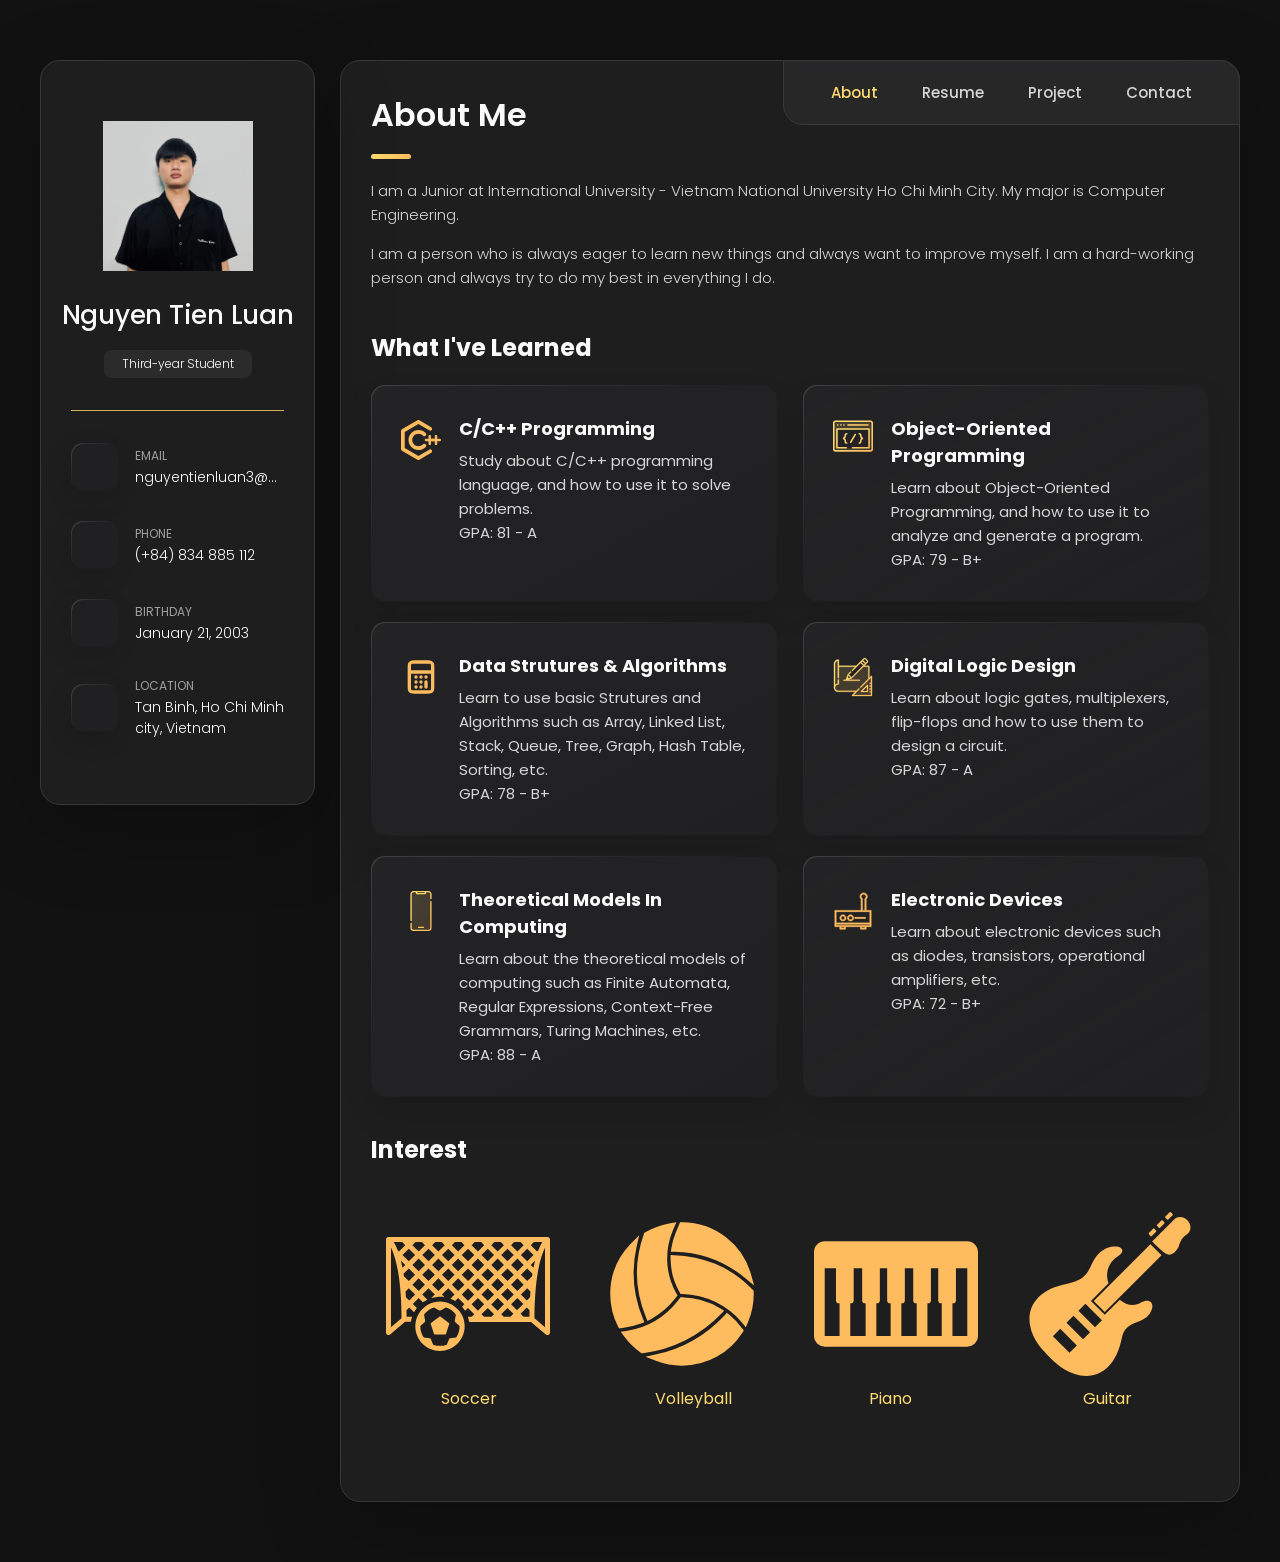
==== index.html @ 99c1584e "update the address" ====
<!DOCTYPE html>
<html lang="en">

<head>
  <meta charset="UTF-8">
  <meta http-equiv="X-UA-Compatible" content="IE=edge">
  <meta name="viewport" content="width=device-width, initial-scale=1.0">
  <title>Tien Luan's Portfolio</title>

  <link rel="stylesheet" href="./assets/css/style.css">
  <link rel="icon" type="image/x-icon" href="./assets/images/OIG2.ico">
  <link rel="preconnect" href="https://fonts.googleapis.com">
  <link rel="preconnect" href="https://fonts.gstatic.com" crossorigin>
  <link href="https://fonts.googleapis.com/css2?family=Poppins:wght@300;400;500;600&display=swap" rel="stylesheet">
</head>

<body>

  <!--
    - #MAIN
  -->

  <main>

    <!--
      - #SIDEBAR
    -->

    <aside class="sidebar" data-sidebar>

      <div class="sidebar-info">

        <figure class="avatar-box">
          <img src="./assets/images/my-avatar.png" alt="Nguyen Tien luan" width="80">
        </figure>

        <div class="info-content">
          <h1 class="name" title="Nguyen Tien Luan">Nguyen Tien Luan</h1>

          <p class="title">Third-year Student</p>
        </div>

        <button class="info_more-btn" data-sidebar-btn>
          <span>Show Contacts</span>

          <ion-icon name="chevron-down"></ion-icon>
        </button>

      </div>

      <div class="sidebar-info_more">

        <div class="separator"></div>

        <ul class="contacts-list">

          <li class="contact-item">

            <div class="icon-box">
              <ion-icon name="mail-outline"></ion-icon>
            </div>

            <div class="contact-info">
              <p class="contact-title">Email</p>

              <a href="mailto:nguyentienluan3@gmail.com" class="contact-link">nguyentienluan3@gmail.com</a>
            </div>

          </li>

          <li class="contact-item">

            <div class="icon-box">
              <ion-icon name="phone-portrait-outline"></ion-icon>
            </div>

            <div class="contact-info">
              <p class="contact-title">Phone</p>

              <a class="contact-link" href="callto:(+84) 834 885 112">(+84) 834 885 112</a>
            </div>

          </li>

          <li class="contact-item">

            <div class="icon-box">
              <ion-icon name="calendar-outline"></ion-icon>
            </div>

            <div class="contact-info">
              <p class="contact-title">Birthday</p>

              <time datetime="1982-06-23">January 21, 2003</time>
            </div>

          </li>

          <li class="contact-item">

            <div class="icon-box">
              <ion-icon name="location-outline"></ion-icon>
            </div>

            <div class="contact-info">
              <p class="contact-title">Location</p>

              <a href="https://www.google.com/maps/place/Ph%C6%B0%E1%BB%9Dng+12,+T%C3%A2n+B%C3%ACnh,+H%E1%BB%93+Ch%C3%AD+Minh,+Vi%E1%BB%87t+Nam/@10.7938664,106.6467996,17z/data=!3m1!4b1!4m6!3m5!1s0x3175294b1b6340c5:0xc7eba6c69b042cd6!8m2!3d10.7938664!4d106.6493745!16s%2Fg%2F11tk0ltlgz?entry=ttu">
                <address>Tan Binh, Ho Chi Minh city, Vietnam</address>
              </a>
            </div>

          </li>

        </ul>

        <div class="separator"></div>

        <ul class="social-list">

          <li class="social-item">
            <a href="https://www.facebook.com/tienluan.nguyen.165" class="social-link">
              <ion-icon name="logo-facebook"></ion-icon>
            </a>
          </li>

          <li class="social-item">
            <a href="https://github.com/tienluan02" class="social-link">
              <ion-icon name="logo-github"></ion-icon>
            </a>
          </li>

          <li class="social-item">
            <a href="https://www.instagram.com/ng.tluan02/?hl=en" class="social-link">
              <ion-icon name="logo-instagram"></ion-icon>
            </a>
          </li>

          <li class="social-item">
            <a href="https://www.linkedin.com/in/tien-luan-nguyen-5b819b2ba/" class="social-link">
              <ion-icon name="logo-linkedin"></ion-icon>
            </a>
          </li>

        </ul>

      </div>

    </aside>

    <!--
      - #main-content
    -->

    <div class="main-content">

      <!--
        - #NAVBAR
      -->

      <nav class="navbar">

        <ul class="navbar-list">

          <li class="navbar-item">
            <button class="navbar-link  active" data-nav-link>About</button>
          </li>

          <li class="navbar-item">
            <button class="navbar-link" data-nav-link>Resume</button>
          </li>

          <li class="navbar-item">
            <button class="navbar-link" data-nav-link>Project</button>
          </li>

          <li class="navbar-item">
            <button class="navbar-link" data-nav-link>Contact</button>
          </li>

        </ul>

      </nav>

      <!--
        - #ABOUT
      -->

      <article class="about  active" data-page="about">

        <header>
          <h2 class="h2 article-title">About me</h2>
        </header>

        <section class="about-text">
          <p>
            I am a Junior at International University - Vietnam National University Ho Chi Minh City. My major is Computer Engineering.
          </p>
          <p>
            I am a person who is always eager to learn new things and always want to improve myself. I am a hard-working person and always try to do my best in everything I do.
          </p>
        </section>


        <!--
          - study
        -->

        <section class="study">

          <h3 class="h3 study-title">What I've learned</h3>

          <ul class="study-list">

            <li class="study-item">

              <div class="study-icon-box">
                <img src="./assets/images/c-plusplus-16-svgrepo-com.svg
                " alt="C++ icon" width="40">
              </div>

              <div class="study-content-box">
                <h4 class="h4 study-item-title">C/C++ Programming</h4>

                <p class="study-item-text">
                  Study about C/C++ programming language, and how to use it to solve problems.
                </p>
                <p class="study-item-text">
                  GPA: 81 - A
                </p>
              </div>

            </li>

            <li class="study-item">

              <div class="study-icon-box">
                <img src="./assets/images/icon-dev.svg" alt="Object-Oriented Programming" width="40">
              </div>

              <div class="study-content-box">
                <h4 class="h4 study-item-title">Object-Oriented Programming</h4>

                <p class="study-item-text">
                  Learn about Object-Oriented Programming, and how to use it to analyze and generate a program.
                </p>
                <p class="study-item-text">
                  GPA: 79 - B+
                </p>
              </div>

            </li>

            <li class="study-item">

              <div class="study-icon-box">
                <img src="./assets/images/calculator-svgrepo-com.svg" alt="DSA" width="40">
              </div>

              <div class="study-content-box">
                <h4 class="h4 study-item-title">Data Strutures & Algorithms</h4>

                <p class="study-item-text">
                  Learn to use basic Strutures and Algorithms such as Array, Linked List, Stack, Queue, Tree, Graph, Hash Table, Sorting, etc.
                </p>
                <p class="study-item-text">
                  GPA: 78 - B+
                </p>
              </div>

            </li>

            <li class="study-item">

              <div class="study-icon-box">
                <img src="./assets/images/icon-design.svg" width="40">
              </div>

              <div class="study-content-box">
                <h4 class="h4 study-item-title">Digital Logic Design</h4>

                <p class="study-item-text">
                  Learn about logic gates, multiplexers, flip-flops and how to use them to design a circuit.
                </p>
                <p class="study-item-text">
                  GPA: 87 - A
                </p>
              </div>

            </li>

            <li class="study-item">

              <div class="study-icon-box">
                <img src="./assets/images/icon-app.svg" alt="TMC" width="40">
              </div>

              <div class="study-content-box">
                <h4 class="h4 study-item-title">Theoretical Models in Computing</h4>

                <p class="study-item-text">
                  Learn about the theoretical models of computing such as Finite Automata, Regular Expressions, Context-Free Grammars, Turing Machines, etc.
                </p>
                <p class="study-item-text">
                  GPA: 88 - A
                </p>
              </div>

            </li>

            <li class="study-item">

              <div class="study-icon-box">
                <img src="./assets/images/electronic-modem-computer-svgrepo-com.svg" width="40">
              </div>

              <div class="study-content-box">
                <h4 class="h4 study-item-title">Electronic Devices</h4>

                <p class="study-item-text">
                  Learn about electronic devices such as diodes, transistors, operational amplifiers, etc.
                </p>
                <p class="study-item-text">
                  GPA: 72 - B+
                </p>
              </div>

            </li>

          </ul>

        </section>

        <!--
          - Interest
        -->

        <section class="Interest">

          <h3 class="h3 Interest-title">Interest</h3> 

          <ul class="Interest-list has-scrollbar">

            <li class="Interest-item">
              <a href="https://www.youtube.com/@jfootballtv">
                <img src="./assets/images/soccer-ball-in-front-of-the-arch-svgrepo-com.svg" alt="client logo">
                <button class="Interest-name">Soccer</button>
              </a>
            </li>

            <li class="Interest-item">
              <a href="https://en.wikipedia.org/wiki/Haikyu!!">
                <img src="./assets/images/volleyball-svgrepo-com.svg" alt="client logo">
                <button class="Interest-name">Volleyball</button>
              </a>
            </li>

            <li class="Interest-item">
              <a href="https://www.youtube.com/@AnCoongPiano">
                <img src="./assets/images/keyboard-piano-svgrepo-com.svg" alt="client logo">
                <button class="Interest-name">Piano</button>
              </a>
            </li>

            <li class="Interest-item">
              <a href="https://www.youtube.com/@haketu">
                <img src="./assets/images/electric-guitar-2-svgrepo-com.svg" alt="client logo">
                <button class="Interest-name">Guitar</button>
              </a>
            </li>

            <li class="Interest-item">
              <a href="https://www.youtube.com/@mivoli1998">
                <img src="./assets/images/computer-monitor-svgrepo-com.svg" alt="client logo">
                <button class="Interest-name">Programming</button>
              </a>
            </li>

            <li class="Interest-item">
              <a href="https://www.youtube.com/@MixiGaming3con">
                <img src="./assets/images/game-console-svgrepo-com.svg" alt="client logo">
                <button class="Interest-name">Gaming</button>
              </a>
            </li>

          </ul>

        </section> 

      </article>

      <!--
        - #RESUME
      -->

      <article class="resume" data-page="resume">

        <header>
          <h2 class="h2 article-title">Resume</h2>
        </header>

        <section class="timeline">

          <div class="title-wrapper">
            <div class="icon-box">
              <ion-icon name="book-outline"></ion-icon>
            </div>

            <h3 class="h3">Education</h3>
          </div>

          <ol class="timeline-list">

            <li class="timeline-item">

              <h4 class="h4 timeline-item-title">Truong Chinh secondary school - Ho Chi Minh City</h4>

              <span>2014 — 2018</span>

            </li>

            <li class="timeline-item">

              <h4 class="h4 timeline-item-title">Nguyen Thuong Hien high school - Ho Chi Minh City</h4>

              <span>2018 — 2021</span>
            </li>

            <li class="timeline-item">

              <h4 class="h4 timeline-item-title">International University - Vietnam National University HCMC</h4>

              <span>2021 — present</span>

            </li>

          </ol>

        </section>

        <section class="timeline">

          <div class="title-wrapper">
            <div class="icon-box">
              <ion-icon name="book-outline"></ion-icon>
            </div>

            <h3 class="h3">Experience</h3>
          </div>

          <ol class="timeline-list">

            <li class="timeline-item">

              <h4 class="h4 timeline-item-title">English Teacher - Dream Viet Education</h4>

              <span>2021 — 2022</span>

              <p class="timeline-text">
                I taught English for kids and adults using an online app by Kyna. 
              </p>

            </li>

            <li class="timeline-item">

              <h4 class="h4 timeline-item-title">Excel Collaborator - Ô.T Futsal Club</h4>

              <span>2021 — present</span>

              <p class="timeline-text">
                I am managing player’s data. (number, name, position, etc.)
              </p>

            </li>

            <li class="timeline-item">

              <h4 class="h4 timeline-item-title">Excel Collaborator - Khan Quang Do Magazine</h4>

              <span>9/2023 — 2/2024</span>

              <p class="timeline-text">
                I managed the students' data. (name, class, score, etc.)
              </p>

            </li>

            <li class="timeline-item">

              <h4 class="h4 timeline-item-title">ReactJS Developer(Intern)</h4>

              <span>6/2024 — 7/2024</span>

              <p class="timeline-text">
                I create the database for the website, code the log-in page, fix bugs, write the report decorate the slides for the project.
              </p>

            </li>

            <li class="timeline-item">

              <h4 class="h4 timeline-item-title">Network Engineer(Intern) - UTECH TECHNOLOGY COMPANY</h4>

              <span>7/2024 — present</span>

              <p class="timeline-text">
                I am learning the way to operate the server, support the client companies about IT major.
              </p>

            </li>

          </ol>

        </section>

        <section class="skill">

          <h3 class="h3 skills-title">My skills</h3>

          <ul class="skills-list content-card">

            <li class="skills-item">

              <div class="title-wrapper">
                <h5 class="h5">C/C++</h5>
                <data value="80">80%</data>
              </div>

              <div class="skill-progress-bg">
                <div class="skill-progress-fill" style="width: 80%;"></div>
              </div>

            </li>

            <li class="skills-item">

              <div class="title-wrapper">
                <h5 class="h5">JavaScript</h5>
                <data value="70">70%</data>
              </div>

              <div class="skill-progress-bg">
                <div class="skill-progress-fill" style="width: 70%;"></div>
              </div>

            </li>

            <li class="skills-item">

              <div class="title-wrapper">
                <h5 class="h5">Java</h5>
                <data value="90">90%</data>
              </div>

              <div class="skill-progress-bg">
                <div class="skill-progress-fill" style="width: 90%;"></div>
              </div>

            </li>

            <li class="skills-item">

              <div class="title-wrapper">
                <h5 class="h5">Python</h5>
                <data value="50">50%</data>
              </div>

              <div class="skill-progress-bg">
                <div class="skill-progress-fill" style="width: 50%;"></div>
              </div>

            </li>

            <li class="skills-item">

              <div class="title-wrapper">
                <h5 class="h5">HTML/CSS</h5>
                <data value="65">65%</data>
              </div>

              <div class="skill-progress-bg">
                <div class="skill-progress-fill" style="width: 65%;"></div>
              </div>

            </li>

            <li class="skills-item">

              <div class="title-wrapper">
                <h5 class="h5">ReactJS</h5>
                <data value="75">75%</data>
              </div>

              <div class="skill-progress-bg">
                <div class="skill-progress-fill" style="width: 75%;"></div>
              </div>

            </li>

            <li class="skills-item">

              <div class="title-wrapper">
                <h5 class="h5">Flutter</h5>
                <data value="80">80%</data>
              </div>

              <div class="skill-progress-bg">
                <div class="skill-progress-fill" style="width: 80%;"></div>
              </div>

            </li>

          </ul>

          <h3 class="h3 skills-title">Other skills</h3>
          <ul class="skills-list content-card">
            <li class="skills-item">

              <div class="title-wrapper">
                <h5 class="h5">Team Management</h5>
                <data value="80">80%</data>
              </div>

              <div class="skill-progress-bg">
                <div class="skill-progress-fill" style="width: 80%;"></div>
              </div>

            </li>

            <li class="skills-item">

              <div class="title-wrapper">
                <h5 class="h5">Self study</h5>
                <data value="80">70%</data>
              </div>

              <div class="skill-progress-bg">
                <div class="skill-progress-fill" style="width: 70%;"></div>
              </div>

            </li>

            <li class="skills-item">

              <div class="title-wrapper">
                <h5 class="h5">Time Management</h5>
                <data value="80">50%</data>
              </div>

              <div class="skill-progress-bg">
                <div class="skill-progress-fill" style="width: 50%;"></div>
              </div>

            </li>
          </ul>
        </section>

      </article>

      <!--
        - #PROJECT
      -->

      <article class="project" data-page="project">

        <header>
          <h2 class="h2 article-title">Project</h2>
        </header>

        <section class="projects">

          <ul class="filter-list">

            <li class="filter-item">
              <button class="active" data-filter-btn>All</button>
            </li>

            <li class="filter-item">
              <button data-filter-btn>Game</button>
            </li>

            <li class="filter-item">
              <button data-filter-btn>Web</button>
            </li>

            <li class="filter-item">
              <button data-filter-btn>Hardware</button>
            </li>

            <li class="filter-item">
              <button data-filter-btn>Mobile</button>
            </li>

          </ul>

          <div class="filter-select-box">

            <button class="filter-select" data-select>

              <div class="select-value" data-selecct-value>Select category</div>

              <div class="select-icon">
                <ion-icon name="chevron-down"></ion-icon>
              </div>

            </button>

            <ul class="select-list">

              <li class="select-item">
                <button data-select-item>All</button>
              </li>

              <li class="select-item">
                <button data-select-item >Game</button>
              </li>

              <li class="select-item">
                <button data-select-item >Web</button>
              </li>

              <li class="select-item">
                <button data-select-item>Hardware</button>
              </li>

              <li class="select-item">
                <button data-select-item>Mobile</button>
              </li>

            </ul>

          </div>

          <ul class="project-list">

            <li class="project-item  active" data-filter-item data-category="web">
              <a href="#">

                <figure class="project-img">
                  <div class="project-item-icon-box">
                    <ion-icon name="eye-outline"></ion-icon>
                  </div>

                  <img src="./assets/images/Screenshot_29-3-2024_10107_127.0.0.1.jpeg" alt="Portfolio-official" loading="lazy">
                </figure>

                <h3 class="project-title">Portfolio-official</h3>

                <p class="project-category">my personal website, I use it as my online CV for recruitment.</p>

              </a>
            </li>

            <li class="project-item  active" data-filter-item data-category="web">
              <a href="https://tienluan02.github.io/">

                <figure class="project-img">
                  <div class="project-item-icon-box">
                    <ion-icon name="eye-outline"></ion-icon>
                  </div>

                  <img src="./assets/images/Screenshot_29-3-2024_101052_tienluan02.github.io.jpeg" alt="Portfolio" loading="lazy">
                </figure>

                <h3 class="project-title">Portfolio</h3>

                <p class="project-category">Website that I use to practice my web skills</p>

              </a>
            </li>

            <li class="project-item  active" data-filter-item data-category="web">
              <a href="https://github.com/tienluan02/Calculator-app">

                <figure class="project-img">
                  <div class="project-item-icon-box">
                    <ion-icon name="eye-outline"></ion-icon>
                  </div>

                  <img src="./assets/images/calculator.png" alt="Calculator app" loading="lazy">
                </figure>

                <h3 class="project-title">Calculator app</h3>

                <p class="project-category">A calculator that I use ReactJS and Codepen to create during an Udemy course.</p>

              </a>
            </li>

            <li class="project-item  active" data-filter-item data-category="game">
              <a href="https://github.com/cyber2z3/Pirates">

                <figure class="project-img">
                  <div class="project-item-icon-box">
                    <ion-icon name="eye-outline"></ion-icon>
                  </div>

                  <img src="./assets/images/433986532_930995992008519_4908162467576218748_n.jpg" alt="Platformer" loading="lazy">
                </figure>

                <h3 class="project-title">Platformer</h3>

                <p class="project-category">project in Object-Oriented Programming class, using Java and aditional library to build this game</p>

              </a>
            </li>

            <li class="project-item  active" data-filter-item data-category="game">
              <a href="https://space-guardian.vercel.app/?fbclid=IwAR0-LVs57i6juWagBi1JveVKvXTidFVrNQs7-9eaY7F1hfOBRH_IKQTFrEQ">

                <figure class="project-img">
                  <div class="project-item-icon-box">
                    <ion-icon name="eye-outline"></ion-icon>
                  </div>

                  <img src="./assets/images/433973967_782229007295670_7700141537790536017_n.png" alt="Space Gaurdian" loading="lazy">
                </figure>

                <h3 class="project-title">Space Gaurdian</h3>

                <p class="project-category">project in Data Structures & Algorithms class, using Phaser3 library and Javascript to build this game</p>

              </a>
            </li>

            <li class="project-item  active" data-filter-item data-category="hardware">
              <a href="https://github.com/tienluan02/traffic-light-system"> 

                <figure class="project-img">
                  <div class="project-item-icon-box">
                    <ion-icon name="eye-outline"></ion-icon>
                  </div>

                  <img src="./assets/images/image.png" alt="Traffic light" loading="lazy">
                </figure>

                <h3 class="project-title">Traffic light system</h3>

                <p class="project-category">Project in Micro-Processing System class. I built a Traffic Light System using a STM32 microcontroller, adding Integrated Pedestrian Light as a feature.</p>

              </a>
            </li>

            <li class="project-item  active" data-filter-item data-category="web">
              <a href="https://1drv.ms/b/s!Ai7INBlikOZrkFOLoydJXt-tNWEg?e=GSbcl7">
                <figure class="project-img">
                  <div class="project-item-icon-box">
                    <ion-icon name="eye-outline"></ion-icon>
                  </div>

                  <img src="./assets/images/433450870_950227586321707_7078693603994876723_n.png" alt="Webpage" loading="lazy">
                </figure>

                <h3 class="project-title">Fruit Selling Management System Database</h3>

                <p class="project-category">Project in Software Engineering class. In the group, my role is a backend developer to create and manage the data of the website, my main task is to create the privacy of the account.</p>

              </a>
            </li>

            <li class="project-item  active" data-filter-item data-category="hardware">
              <a href="https://github.com/tienluan02/multi-cycle-microprocessor">
                <figure class="project-img">
                  <div class="project-item-icon-box">
                    <ion-icon name="eye-outline"></ion-icon>
                  </div>

                  <img src="./assets/images/multi-cycle.jpg" alt="Webpage" loading="lazy">
                </figure>

                <h3 class="project-title">Multi Cycle Microprocessor</h3>

                <p class="project-category">Project in Digital System Design class. I built a multi-cycle Microprocessor and run the code on FPGA Cyclone II EP2C35F672C6 kit with my lecturer's help.</p>

              </a>
            </li>

            <li class="project-item  active" data-filter-item data-category="hardware">
              <a href="https://1drv.ms/b/s!Ai7INBlikOZrkFLTnXQCuZAzs3s7?e=MrH1qS">
                <figure class="project-img">
                  <div class="project-item-icon-box">
                    <ion-icon name="eye-outline"></ion-icon>
                  </div>

                  <img src="./assets/images/dld.png" alt="Webpage" loading="lazy">
                </figure>

                <h3 class="project-title">Digital Clock Design</h3>

                <p class="project-category">Project in Digital Logic Design class. I created a digital clock with many additional functions to control the clock.</p>

              </a>
            </li>

            <li class="project-item  active" data-filter-item data-category="mobile">
              <a href="https://github.com/tienluan02/MyCalculator">

                <figure class="project-img">
                  <div class="project-item-icon-box">
                    <ion-icon name="eye-outline"></ion-icon>
                  </div>

                  <img src="./assets/images/flutter-calculatorapp.png" alt="flutter-calculatorapp" loading="lazy">
                </figure>

                <h3 class="project-title">IOS Calculator App</h3>

                <p class="project-category">a calculator app that I use Flutter and Android Studio to create for studying.</p>

              </a>
            </li>

            <li class="project-item  active" data-filter-item data-category="mobile game">
              <a href="https://github.com/tienluan02/tic_tac_toe_flutter">

                <figure class="project-img">
                  <div class="project-item-icon-box">
                    <ion-icon name="eye-outline"></ion-icon>
                  </div>

                  <img src="./assets/images/carodienthoai.png" alt="flutter-tictactoe" loading="lazy">
                </figure>

                <h3 class="project-title">Tic Tac Toe game app</h3>

                <p class="project-category">a tic tac toe game app that I use Flutter and Android Studio to create for studying.</p>

              </a>
            </li>

            <li class="project-item  active" data-filter-item data-category="web game">
              <a href="https://github.com/tienluan02/connect-4">

                <figure class="project-img">
                  <div class="project-item-icon-box">
                    <ion-icon name="eye-outline"></ion-icon>
                  </div>

                  <img src="" alt="Connect-4" loading="lazy">
                </figure>

                <h3 class="project-title">Connect-4 game app (in progress)</h3>

                <p class="project-category">A game that I use ReactJS to create during an Udemy course.</p>

              </a>
            </li>

            <li class="project-item  active" data-filter-item data-category="web">
              <!-- link is not available -->
              <a href="">

                <figure class="project-img">
                  <div class="project-item-icon-box">
                    <ion-icon name="eye-outline"></ion-icon>
                  </div>

                  <img src="" alt="E-commerce store" loading="lazy">
                </figure>

                <h3 class="project-title">E-commerce store website (in progress)</h3>

                <p class="project-category">Website that I use ReactJS to create during an Udemy course.</p>

              </a>
            </li>

            <li class="project-item  active" data-filter-item data-category="web">
              <a href="https://github.com/MockProject052024Nhom6/MockProject_052024_Group6">

                <figure class="project-img">
                  <div class="project-item-icon-box">
                    <ion-icon name="eye-outline"></ion-icon>
                  </div>

                  <img src="./assets/images/auctionwebsite.png" alt="auctionsite" loading="lazy">
                </figure>

                <h3 class="project-title">Auction website</h3>

                <p class="project-category">Website that I collaborate as a ReactJS Developer during my remote internship for a company in Da Nang city.</p>

              </a>
            </li>

          </ul>

        </section>

      </article>

      <!--
        - #CONTACT
      -->

      <article class="contact" data-page="contact">

        <header>
          <h2 class="h2 article-title">Contact</h2>
        </header>

        <h3 class="h3 form-title">Contact me via:</h3>

        <div class="Interest-list">
        <a href="https://www.facebook.com/tienluan.nguyen.165">
          <button class="form-btn" type="submit">
            <ion-icon name="paper-plane"></ion-icon>
            <span>Facebook</span>
          </button>
        </a>

        <a href="mailto: nguyentienluan3@gmail.com">
          <button class="form-btn" type="submit">
            <ion-icon name="paper-plane"></ion-icon>
            <span>Email</span>
          </button>
        </a>

        <a href="https://www.linkedin.com/in/tien-luan-nguyen-5b819b2ba/">
          <button class="form-btn" type="submit">
            <ion-icon name="paper-plane"></ion-icon>
            <span>LinkedIn</span>
          </button>
        </a>
      </div>

      <h3 class="h3 form-title" style="margin-bottom: 20px">Map</h3>


        <section class="mapbox" data-mapbox>
          <figure>
            <iframe
              src="https://www.google.com/maps/embed?pb=!1m18!1m12!1m3!1d2771.312847200625!2d106.64885017406756!3d10.79382543895797!2m3!1f0!2f0!3f0!3m2!1i1024!2i768!4f13.1!3m3!1m2!1s0x3175294affbd1aa3%3A0x3bfa71297fd4e972!2zVHLGsOG7nW5nIFRIQ1MgTmfDtCBRdXnhu4Fu!5e0!3m2!1svi!2s!4v1711682630080!5m2!1svi!2s" 
              width="400" height="300" loading="lazy"></iframe>
          </figure>
        </section>

        <section class="contact-form">
          <h3 class="h3 form-title" style="margin-top:10px; margin-bottom: 20px">Or send me a message</h3>

          <form action="https://formspree.io/f/xblrrqny" method="POST" class="form" data-form>
            <div class="input-wrapper">
              <input type="text" name="fullname" class="form-input" placeholder="Full name" required data-form-input>
              <input type="email" name="email" class="form-input" placeholder="Email address" required data-form-input>
            </div>
            <textarea name="message" class="form-input" placeholder="Your Message" required data-form-input></textarea>
            <button class="form-btn" type="submit">
              <ion-icon name="paper-plane"></ion-icon>
              <span>Send Message</span>
            </button>
          </form>

        </section>

      </article>

    </div>

  </main>

  <!--
    - custom js link
  -->
  <script src="./assets/js/script.js"></script>

  <!--
    - ionicon link
  -->
  <script type="module" src="https://unpkg.com/ionicons@5.5.2/dist/ionicons/ionicons.esm.js"></script>
  <script nomodule src="https://unpkg.com/ionicons@5.5.2/dist/ionicons/ionicons.js"></script>

</body>

</html>
---- assets/css/style.css ----
/*-----------------------------------*\
  #CUSTOM PROPERTY
\*-----------------------------------*/

:root {

    /**
     * colors
     */
  
    /* gradient */
  
    --bg-gradient-onyx: linear-gradient(
      to bottom right, 
      hsl(240, 1%, 25%) 3%, 
      hsl(0, 0%, 19%) 97%
    );
    --bg-gradient-jet: linear-gradient(
      to bottom right, 
      hsla(240, 1%, 18%, 0.251) 0%, 
      hsla(240, 2%, 11%, 0) 100%
    ), hsl(240, 2%, 13%);
    --bg-gradient-yellow-1: linear-gradient(
      to bottom right, 
      hsl(45, 100%, 71%) 0%, 
      hsla(36, 100%, 69%, 0) 50%
    );
    --bg-gradient-yellow-2: linear-gradient(
      135deg, 
      hsla(45, 100%, 71%, 0.251) 0%, 
      hsla(35, 100%, 68%, 0) 59.86%
    ), hsl(240, 2%, 13%);
    --border-gradient-onyx: linear-gradient(
      to bottom right, 
      hsl(0, 0%, 25%) 0%, 
      hsla(0, 0%, 25%, 0) 50%
    );
    --text-gradient-yellow: linear-gradient(
      to right, 
      hsl(45, 100%, 72%), 
      hsl(35, 100%, 68%)
    );
  
    /* solid */
  
    --jet: hsl(0, 0%, 22%);
    --onyx: hsl(240, 1%, 17%);
    --eerie-black-1: hsl(240, 2%, 13%);
    --eerie-black-2: hsl(240, 2%, 12%);
    --smoky-black: hsl(0, 0%, 7%);
    --white-1: hsl(0, 0%, 100%);
    --white-2: hsl(0, 0%, 98%);
    --orange-yellow-crayola: hsl(45, 100%, 72%);
    --vegas-gold: hsl(45, 54%, 58%);
    --light-gray: hsl(0, 0%, 84%);
    --light-gray-70: hsla(0, 0%, 84%, 0.7);
    --bittersweet-shimmer: hsl(0, 43%, 51%);
  
    /**
     * typography
     */
  
    /* font-family */
    --ff-poppins: 'Poppins', sans-serif;
  
    /* font-size */
    --fs-1: 24px;
    --fs-2: 18px;
    --fs-3: 17px;
    --fs-4: 16px;
    --fs-5: 15px;
    --fs-6: 14px;
    --fs-7: 13px;
    --fs-8: 11px;
  
    /* font-weight */
    --fw-300: 300;
    --fw-400: 400;
    --fw-500: 500;
    --fw-600: 600;
  
    /**
     * shadow
     */
    
    --shadow-1: -4px 8px 24px hsla(0, 0%, 0%, 0.25);
    --shadow-2: 0 16px 30px hsla(0, 0%, 0%, 0.25);
    --shadow-3: 0 16px 40px hsla(0, 0%, 0%, 0.25);
    --shadow-4: 0 25px 50px hsla(0, 0%, 0%, 0.15);
    --shadow-5: 0 24px 80px hsla(0, 0%, 0%, 0.25);
  
    /**
     * transition
     */
  
    --transition-1: 0.25s ease;
    --transition-2: 0.5s ease-in-out;
  
  }
  
  
  
  
  
  /*-----------------------------------*\
    #RESET
  \*-----------------------------------*/
  
  *, *::before, *::after {
    margin: 0;
    padding: 0;
    box-sizing: border-box;
  }
  
  a { text-decoration: none; }
  
  li { list-style: none; }
  
  img, ion-icon, a, button, time, span { display: block; }
  
  button {
    font: inherit;
    background: none;
    border: none;
    text-align: left;
    cursor: pointer;
  }
  
  input, textarea {
    display: block;
    width: 100%;
    background: none;
    font: inherit;
  }
  
  ::selection {
    background: var(--orange-yellow-crayola);
    color: var(--smoky-black);
  }
  
  :focus { outline-color: var(--orange-yellow-crayola); }
  
  html { font-family: var(--ff-poppins); }
  
  body { background: var(--smoky-black); }
  
  
  
  
  
  /*-----------------------------------*\
    #REUSED STYLE
  \*-----------------------------------*/
  
  .sidebar,
  article {
    background: var(--eerie-black-2);
    border: 1px solid var(--jet);
    border-radius: 20px;
    padding: 15px;
    box-shadow: var(--shadow-1);
    z-index: 1;
  }
  
  .separator {
    width: 100%;
    height: 1px;
    background: var(--vegas-gold);
    margin: 16px 0;
  }
  
  .icon-box {
    position: relative;
    background: var(--border-gradient-onyx);
    width: 30px;
    height: 30px;
    border-radius: 8px;
    display: flex;
    justify-content: center;
    align-items: center;
    font-size: 16px;
    color: var(--orange-yellow-crayola);
    box-shadow: var(--shadow-1);
    z-index: 1;
  }
  
  .icon-box::before {
    content: "";
    position: absolute;
    inset: 1px;
    background: var(--eerie-black-1);
    border-radius: inherit;
    z-index: -1;
  }
  
  .icon-box ion-icon { --ionicon-stroke-width: 35px; }
  
  article { display: none; }
  
  article.active {
    display: block;
    animation: fade 0.5s ease backwards;
  }
  
  @keyframes fade {
    0% { opacity: 0; }
    100% { opacity: 1; }
  }
  
  .h2,
  .h3,
  .h4,
  .h5 {
    color: var(--white-2);
    text-transform: capitalize;
  }
  
  .h2 { font-size: var(--fs-1); }
  
  .h3 { font-size: var(--fs-2); }
  
  .h4 { font-size: var(--fs-4); }
  
  .h5 {
    font-size: var(--fs-7);
    font-weight: var(--fw-500);
  }
  
  .article-title {
    position: relative;
    padding-bottom: 7px;
  }
  
  .article-title::after {
    content: "";
    position: absolute;
    bottom: 0;
    left: 0;
    width: 30px;
    height: 3px;
    background: var(--text-gradient-yellow);
    border-radius: 3px;
  }
  
  .has-scrollbar::-webkit-scrollbar {
    width: 5px; /* for vertical scrollbar */
    height: 5px; /* for horizontal scrollbar */
  }
  
  .has-scrollbar::-webkit-scrollbar-track {
    background: var(--onyx);
    border-radius: 5px;
  }
  
  .has-scrollbar::-webkit-scrollbar-thumb {
    background: var(--orange-yellow-crayola);
    border-radius: 5px;
  }
  
  .has-scrollbar::-webkit-scrollbar-button { width: 20px; }
  
  .content-card {
    position: relative;
    background: var(--border-gradient-onyx);
    padding: 15px;
    padding-top: 45px;
    border-radius: 14px;
    box-shadow: var(--shadow-2);
    /* cursor: pointer; */
    z-index: 1;
  }
  
  .content-card::before {
    content: "";
    position: absolute;
    inset: 1px;
    background: var(--bg-gradient-jet);
    border-radius: inherit;
    z-index: -1;
  }
  
  
  
  
  
  /*-----------------------------------*\
    #MAIN
  \*-----------------------------------*/
  
  main {
    margin: 15px 12px;
    margin-bottom: 75px;
    min-width: 259px;
  }
  
  
  
  
  
  /*-----------------------------------*\
    #SIDEBAR
  \*-----------------------------------*/
  
  .sidebar {
    margin-bottom: 15px;
    max-height: 112px;
    overflow: hidden;
    transition: var(--transition-2);
  }
  
  .sidebar.active { max-height: 405px; }
  
  .sidebar-info {
    position: relative;
    display: flex;
    justify-content: flex-start;
    align-items: center;
    gap: 15px;
  }
  
  .avatar-box {
    background: var(--bg-gradient-onyx);
    border-radius: 20px;
  }
  
  .info-content .name {
    color: var(--white-2);
    font-size: var(--fs-3);
    font-weight: var(--fw-500);
    letter-spacing: -0.25px;
    margin-bottom: 10px;
  }
  
  .info-content .title {
    color: var(--white-1);
    background: var(--onyx);
    font-size: var(--fs-8);
    font-weight: var(--fw-300);
    width: max-content;
    padding: 3px 12px;
    border-radius: 8px;
  }
  
  .info_more-btn {
    position: absolute;
    top: -15px;
    right: -15px;
    border-radius: 0 15px;
    font-size: 13px;
    color: var(--orange-yellow-crayola);
    background: var(--border-gradient-onyx);
    padding: 10px;
    box-shadow: var(--shadow-2);
    transition: var(--transition-1);
    z-index: 1;
  }
  
  .info_more-btn::before {
    content: "";
    position: absolute;
    inset: 1px;
    border-radius: inherit;
    background: var(--bg-gradient-jet);
    transition: var(--transition-1);
    z-index: -1;
  }
  
  .info_more-btn:hover,
  .info_more-btn:focus { background: var(--bg-gradient-yellow-1); }
  
  .info_more-btn:hover::before,
  .info_more-btn:focus::before { background: var(--bg-gradient-yellow-2); }
  
  .info_more-btn span { display: none; }
  
  .sidebar-info_more {
    opacity: 0;
    visibility: hidden;
    transition: var(--transition-2);
  }
  
  .sidebar.active .sidebar-info_more {
    opacity: 1;
    visibility: visible;
  }
  
  .contacts-list {
    display: grid;
    grid-template-columns: 1fr;
    gap: 16px;
  }
  
  .contact-item {
    min-width: 100%;
    display: flex;
    align-items: center;
    gap: 16px;
  }
  
  .contact-info {
    max-width: calc(100% - 46px);
    width: calc(100% - 46px);
  }
  
  .contact-title {
    color: var(--light-gray-70);
    font-size: var(--fs-8);
    text-transform: uppercase;
    margin-bottom: 2px;
  }
  
  .contact-info :is(.contact-link, time, address) {
    color: var(--white-2);
    font-size: var(--fs-7);
  }
  
  .contact-info address { font-style: normal; }
  
  .social-list {
    display: flex;
    justify-content: flex-start;
    align-items: center;
    gap: 15px;
    padding-bottom: 4px;
    padding-left: 7px;
  }
  
  .social-item .social-link {
    color: var(--light-gray-70);
    font-size: 18px;
  }
  
  
  .social-item .social-link:hover { color: var(--light-gray); }
  
  
  
  
  
  /*-----------------------------------*\
    #NAVBAR
  \*-----------------------------------*/
  
  .navbar {
    position: fixed;
    bottom: 0;
    left: 0;
    width: 100%;
    background: hsla(240, 1%, 17%, 0.75);
    backdrop-filter: blur(10px);
    border: 1px solid var(--jet);
    border-radius: 12px 12px 0 0;
    box-shadow: var(--shadow-2);
    z-index: 5;
  }
  
  .navbar-list {
    display: flex;
    flex-wrap: wrap;
    justify-content: center;
    align-items: center;
    padding: 0 10px;
  }
  
  .navbar-link {
    color: var(--light-gray);
    font-size: var(--fs-8);
    padding: 20px 7px;
    transition: color var(--transition-1);
  }
  
  .navbar-link:hover,
  .navbar-link:focus { color: var(--light-gray-70); }
  
  .navbar-link.active { color: var(--orange-yellow-crayola); }
  
  
  
  
  
  /*-----------------------------------*\
    #ABOUT
  \*-----------------------------------*/
  
  .about .article-title { margin-bottom: 15px; }
  
  .about-text {
    color: var(--light-gray);
    font-size: var(--fs-6);
    font-weight: var(--fw-300);
    line-height: 1.6;
  }
  
  .about-text p { margin-bottom: 15px; }
  
  
  
  /**
   * #study 
   */
  
  .study { margin-bottom: 35px; }
  
  .study-title { margin-bottom: 20px; }
  
  .study-list {
    display: grid;
    grid-template-columns: 1fr;
    gap: 20px;
  }
  
  .study-item {
    position: relative;
    background: var(--border-gradient-onyx);
    padding: 20px;
    border-radius: 14px;
    box-shadow: var(--shadow-2);
    z-index: 1;
  }
  
  .study-item::before {
    content: "";
    position: absolute;
    inset: 1px;
    background: var(--bg-gradient-jet);
    border-radius: inherit;
    z-index: -1;
  }
  
  .study-icon-box { margin-bottom: 10px; }
  
  .study-icon-box img { margin: auto; }
  
  .study-content-box { text-align: center; }
  
  .study-item-title { margin-bottom: 7px; }
  
  .study-item-text {
    color: var(--light-gray);
    font-size: var(--fs-6);
    font-weight: var(--fw-3);
    line-height: 1.6;
  }
  
  
  /**
   * #testimonials 
   */
  
  .testimonials { margin-bottom: 30px; }
  
  .testimonials-title { margin-bottom: 20px; }
  
  .testimonials-list {
    display: flex;
    justify-content: flex-start;
    align-items: flex-start;
    gap: 15px;
    margin: 0 -15px;
    padding: 25px 15px;
    padding-bottom: 35px;
    overflow-x: auto;
    scroll-behavior: smooth;
    overscroll-behavior-inline: contain;
    scroll-snap-type: inline mandatory;
  }
  
  .testimonials-item {
    min-width: 100%;
    scroll-snap-align: center;
  }
  
  .testimonials-avatar-box {
    position: absolute;
    top: 0;
    left: 0;
    transform: translate(15px, -25px);
    background: var(--bg-gradient-onyx);
    border-radius: 14px;
    box-shadow: var(--shadow-1);
  }
  
  .testimonials-item-title { margin-bottom: 7px; }
  
  .testimonials-text {
    color: var(--light-gray);
    font-size: var(--fs-6);
    font-weight: var(--fw-300);
    line-height: 1.6;
    display: -webkit-box;
    line-clamp: 4;
    -webkit-line-clamp: 4;
    -webkit-box-orient: vertical;
    overflow: hidden;
  }
  
  
  /**
   * #testimonials-modal
   */
  
  .modal-container {
    position: fixed;
    top: 0;
    left: 0;
    width: 100%;
    height: 100%;
    display: flex;
    justify-content: center;
    align-items: center;
    overflow-y: auto;
    overscroll-behavior: contain;
    z-index: 20;
    pointer-events: none;
    visibility: hidden;
  }
  
  .modal-container::-webkit-scrollbar { display: none; }
  
  .modal-container.active {
    pointer-events: all;
    visibility: visible;
  }
  
  .overlay {
    position: fixed;
    top: 0;
    left: 0;
    width: 100%;
    height: 100vh;
    background: hsl(0, 0%, 5%);
    opacity: 0;
    visibility: hidden;
    pointer-events: none;
    z-index: 1;
    transition: var(--transition-1);
  }
  
  .overlay.active {
    opacity: 0.8;
    visibility: visible;
    pointer-events: all;
  }
  
  .testimonials-modal {
    background: var(--eerie-black-2);
    position: relative;
    padding: 15px;
    margin: 15px 12px;
    border: 1px solid var(--jet);
    border-radius: 14px;
    box-shadow: var(--shadow-5);
    transform: scale(1.2);
    opacity: 0;
    transition: var(--transition-1);
    z-index: 2;
  }
  
  .modal-container.active .testimonials-modal {
    transform: scale(1);
    opacity: 1;
  }
  
  .modal-close-btn {
    position: absolute;
    top: 15px;
    right: 15px;
    background: var(--onyx);
    border-radius: 8px;
    width: 32px;
    height: 32px;
    display: flex;
    justify-content: center;
    align-items: center;
    color: var(--white-2);
    font-size: 18px;
    opacity: 0.7;
  }
  
  .modal-close-btn:hover,
  .modal-close-btn:focus { opacity: 1; }
  
  .modal-close-btn ion-icon { --ionicon-stroke-width: 50px; }
  
  .modal-avatar-box {
    background: var(--bg-gradient-onyx);
    width: max-content;
    border-radius: 14px;
    margin-bottom: 15px;
    box-shadow: var(--shadow-2);
  }
  
  .modal-img-wrapper > img { display: none; }
  
  .modal-title { margin-bottom: 4px; }
  
  .modal-content time {
    font-size: var(--fs-6);
    color: var(--light-gray-70);
    font-weight: var(--fw-300);
    margin-bottom: 10px;
  }
  
  .modal-content p {
    color: var(--light-gray);
    font-size: var(--fs-6);
    font-weight: var(--fw-300);
    line-height: 1.6;
  }
  
  
  /**
   * #Interest 
   */
  
  .Interest { margin-bottom: 15px; }
  
  .Interest-list {
    display: flex;
    justify-content: flex-start;
    align-items: flex-start;
    gap: 15px;
    margin: 0 -15px;
    padding: 25px;
    padding-bottom: 25px;
    overflow-x: auto;
    scroll-behavior: smooth;
    overscroll-behavior-inline: contain;
    scroll-snap-type: inline mandatory;
    scroll-padding-inline: 25px;
  }
  
  .Interest-item {
    min-width: 50%;
    scroll-snap-align: start;
  }
  
  .Interest-item img {
    width: 100%;
    /* filter: grayscale(1); */
    transition: var(--transition-1);
  }
  
  .Interest-item img:hover { filter: grayscale(0); }
  
  .Interest-name {
   position: center;
   color: var(--orange-yellow-crayola); 
   padding-left: 55px;
   padding-top: 10px;
  }
  
  
  
  /*-----------------------------------*\
    #RESUME
  \*-----------------------------------*/
  
  .article-title { margin-bottom: 30px; }
  
  
  /**
   * education and experience 
   */
  
  .timeline { margin-bottom: 30px; }
  
  .timeline .title-wrapper {
    display: flex;
    align-items: center;
    gap: 15px;
    margin-bottom: 25px;
  }
  
  .timeline-list {
    font-size: var(--fs-6);
    margin-left: 45px;
  }
  
  .timeline-item { position: relative; }
  
  .timeline-item:not(:last-child) { margin-bottom: 20px; }
  
  .timeline-item-title {
    font-size: var(--fs-6);
    line-height: 1.3;
    margin-bottom: 7px;
  }
  
  .timeline-list span {
    color: var(--vegas-gold);
    font-weight: var(--fw-400);
    line-height: 1.6;
  }
  
  .timeline-item:not(:last-child)::before {
    content: "";
    position: absolute;
    top: -25px;
    left: -30px;
    width: 1px;
    height: calc(100% + 50px);
    background: var(--jet);
  }
  
  .timeline-item::after {
    content: "";
    position: absolute;
    top: 5px;
    left: -33px;
    height: 6px;
    width: 6px;
    background: var(--text-gradient-yellow);
    border-radius: 50%;
    box-shadow: 0 0 0 4px var(--jet);
  }
  
  .timeline-text {
    color: var(--light-gray);
    font-weight: var(--fw-300);
    line-height: 1.6;
  }
  
  
  /**
   * skills 
   */
  
  .skills-title { margin-bottom: 20px; }
  
  .skills-list { padding: 20px; }
  
  
  .skills-item:not(:last-child) { margin-bottom: 15px; }
  
  .skill .title-wrapper {
    display: flex;
    align-items: center;
    gap: 5px;
    margin-bottom: 8px;
  }
  
  .skill .title-wrapper data {
    color: var(--light-gray);
    font-size: var(--fs-7);
    font-weight: var(--fw-300);
  }
  
  .skill-progress-bg {
    background: var(--jet);
    width: 100%;
    height: 8px;
    border-radius: 10px;
  }
  
  .skill-progress-fill {
    background: var(--text-gradient-yellow);
    height: 100%;
    border-radius: inherit;
  }
  
  
  
  
  
  /*-----------------------------------*\
    #PROJECT
  \*-----------------------------------*/
  
  .filter-list { display: none; }
  
  .filter-select-box {
    position: relative;
    margin-bottom: 25px;
  }
  
  .filter-select {
    background: var(--eerie-black-2);
    color: var(--light-gray);
    display: flex;
    justify-content: space-between;
    align-items: center;
    width: 100%;
    padding: 12px 16px;
    border: 1px solid var(--jet);
    border-radius: 14px;
    font-size: var(--fs-6);
    font-weight: var(--fw-300);
  }
  
  .filter-select.active .select-icon { transform: rotate(0.5turn); }
  
  .select-list {
    background: var(--eerie-black-2);
    position: absolute;
    top: calc(100% + 6px);
    width: 100%;
    padding: 6px;
    border: 1px solid var(--jet);
    border-radius: 14px;
    z-index: 2;
    opacity: 0;
    visibility: hidden;
    pointer-events: none;
    transition: 0.15s ease-in-out;
  }
  
  .filter-select.active + .select-list {
    opacity: 1;
    visibility: visible;
    pointer-events: all;
  }
  
  .select-item button {
    background: var(--eerie-black-2);
    color: var(--light-gray);
    font-size: var(--fs-6);
    font-weight: var(--fw-300);
    text-transform: capitalize;
    width: 100%;
    padding: 8px 10px;
    border-radius: 8px;
  }
  
  .select-item button:hover { --eerie-black-2: hsl(240, 2%, 20%); }
  
  .project-list {
    display: grid;
    grid-template-columns: 1fr;
    gap: 30px;
    margin-bottom: 10px;
  }
  
  .project-item { display: none; }
  
  .project-item.active {
    display: block;
    animation: scaleUp 0.25s ease forwards;
  }
  
  @keyframes scaleUp {
    0% { transform: scale(0.5); }
    100% { transform: scale(1); }
  }
  
  .project-item > a { width: 100%; }
  
  .project-img {
    position: relative;
    width: 100%;
    height: 200px;
    border-radius: 16px;
    overflow: hidden;
    margin-bottom: 15px;
  }
  
  .project-img::before {
    content: "";
    position: absolute;
    top: 0;
    left: 0;
    width: 100%;
    height: 100%;
    background: transparent;
    z-index: 1;
    transition: var(--transition-1);
  }
  
  .project-item > a:hover .project-img::before { background: hsla(0, 0%, 0%, 0.5); }
  
  .project-item-icon-box {
    --scale: 0.8;
  
    background: var(--jet);
    color: var(--orange-yellow-crayola);
    position: absolute;
    top: 50%;
    left: 50%;
    transform: translate(-50%, -50%) scale(var(--scale));
    font-size: 20px;
    padding: 18px;
    border-radius: 12px;
    opacity: 0;
    z-index: 1;
    transition: var(--transition-1);
  }
  
  .project-item > a:hover .project-item-icon-box {
    --scale: 1;
    opacity: 1;
  }
  
  .project-item-icon-box ion-icon { --ionicon-stroke-width: 50px; }
  
  .project-img img {
    width: 100%;
    height: 100%;
    object-fit: cover;
    transition: var(--transition-1);
  }
  
  .project-item > a:hover img { transform: scale(1.1); }
  
  .project-title,
  .project-category { margin-left: 10px; }
  
  .project-title {
    color: var(--white-2);
    font-size: var(--fs-5);
    font-weight: var(--fw-400);
    text-transform: capitalize;
    line-height: 1.3;
  }
  
  .project-category {
    color: var(--light-gray-70);
    font-size: var(--fs-6);
    font-weight: var(--fw-300);
  }
  
  /*-----------------------------------*\
    #CONTACT
  \*-----------------------------------*/
  
  .mapbox {
    position: relative;
    height: 250px;
    width: 100%;
    border-radius: 16px;
    margin-bottom: 30px;
    border: 1px solid var(--jet);
    overflow: hidden;
  }
  
  .mapbox figure { height: 100%; }
  
  .mapbox iframe {
    width: 100%;
    height: 100%;
    border: none;
    filter: grayscale(1) invert(1);
  }
  
  .contact-form { margin-bottom: 10px; }
  
  /* .form-title { margin-bottom: 20px; } */
  
  .input-wrapper {
    display: grid;
    grid-template-columns: 1fr;
    gap: 25px;
    margin-bottom: 25px;
  }
  
  .form-input {
    color: var(--white-2);
    font-size: var(--fs-6);
    font-weight: var(--fw-400);
    padding: 13px 20px;
    border: 1px solid var(--jet);
    border-radius: 14px;
    outline: none;
  }
  
  .form-input::placeholder { font-weight: var(--fw-500); }
  
  .form-input:focus { border-color: var(--orange-yellow-crayola); }
  
  textarea.form-input {
    min-height: 100px;
    height: 120px;
    max-height: 200px;
    resize: vertical;
    margin-bottom: 25px;
  }
  
  textarea.form-input::-webkit-resizer { display: none; }
  
  .form-input:focus:invalid { border-color: var(--bittersweet-shimmer); }
  
  .form-btn {
    position: relative;
    width: 100%;
    background: var(--border-gradient-onyx);
    color: var(--orange-yellow-crayola);
    display: flex;
    justify-content: center;
    align-items: center;
    gap: 10px;
    padding: 13px 20px;
    border-radius: 14px;
    font-size: var(--fs-6);
    text-transform: capitalize;
    box-shadow: var(--shadow-3);
    z-index: 1;
    transition: var(--transition-1);
  }
  
  .form-btn::before {
    content: "";
    position: absolute;
    inset: 1px;
    background: var(--bg-gradient-jet);
    border-radius: inherit;
    z-index: -1;
    transition: var(--transition-1);
  }
  
  .form-btn ion-icon { font-size: 16px; }
  
  .form-btn:hover { background: var(--bg-gradient-yellow-1); }
  
  .form-btn:hover::before { background: var(--bg-gradient-yellow-2); }
  
  .form-btn:disabled {
    opacity: 0.7;
    cursor: not-allowed;
  }
  
  .form-btn:disabled:hover { background: var(--border-gradient-onyx); }
  
  .form-btn:disabled:hover::before { background: var(--bg-gradient-jet); }
  
  
  
  
  
  /*-----------------------------------*\
    #RESPONSIVE
  \*-----------------------------------*/
  
  /**
   * responsive larger than 450px screen
   */
  
  @media (min-width: 450px) {
  
    /**
     * client
     */
  
    .Interest-item { min-width: calc(33.33% - 10px); }
  
  
  
    /**
     * #PROJECT
     */
  
    .project-img { height: auto; }
  
  }
  
  
  
  
  
  /**
   * responsive larger than 580px screen
   */
  
  @media (min-width: 580px) {
  
    /**
     * CUSTOM PROPERTY
     */
  
    :root {
  
      /**
       * typography
       */
  
      --fs-1: 32px;
      --fs-2: 24px;
      --fs-3: 26px;
      --fs-4: 18px;
      --fs-6: 15px;
      --fs-7: 15px;
      --fs-8: 12px;
  
    }
  
  
  
    /**
     * #REUSED STYLE
     */
  
    .sidebar, article {
      width: 520px;
      margin-inline: auto;
      padding: 30px;
    }
  
    .article-title {
      font-weight: var(--fw-600);
      padding-bottom: 15px;
    }
  
    .article-title::after {
      width: 40px;
      height: 5px;
    }
  
    .icon-box {
      width: 48px;
      height: 48px;
      border-radius: 12px;
      font-size: 18px;
    }
  
  
  
    /**
     * #MAIN
     */
  
    main {
      margin-top: 60px;
      margin-bottom: 100px;
    }
  
  
  
    /**
     * #SIDEBAR
     */
  
    .sidebar {
      max-height: 180px;
      margin-bottom: 30px;
    }
  
    .sidebar.active { max-height: 584px; }
  
    .sidebar-info { gap: 25px; }
  
    .avatar-box { border-radius: 30px; }
  
    .avatar-box img { width: 120px; }
  
    .info-content .name { margin-bottom: 15px; }
  
    .info-content .title { padding: 5px 18px; }
  
    .info_more-btn {
      top: -30px;
      right: -30px;
      padding: 10px 15px;
    }
  
    .info_more-btn span {
      display: block;
      font-size: var(--fs-8);
    }
  
    .info_more-btn ion-icon { display: none; }
  
    .separator { margin: 32px 0; }
  
    .contacts-list { gap: 20px; }
  
    .contact-info {
      max-width: calc(100% - 64px);
      width: calc(100% - 64px);
    }
  
  
  
    /**
     * #NAVBAR
     */
  
    .navbar { border-radius: 20px 20px 0 0; }
  
    .navbar-list { gap: 20px; }
  
    .navbar-link { --fs-8: 14px; }
  
  
  
    /**
     * #ABOUT
     */
  
    .about .article-title { margin-bottom: 20px; }
  
    .about-text { margin-bottom: 40px; }
  
    /* study */
  
    .study-item {
      display: flex;
      justify-content: flex-start;
      align-items: flex-start;
      gap: 18px;
      padding: 30px;
    }
  
    .study-icon-box {
      margin-bottom: 0;
      margin-top: 5px;
    }
  
    .study-content-box { text-align: left; }
  
    /* testimonials */
  
    .testimonials-title { margin-bottom: 25px; }
  
    .testimonials-list {
      gap: 30px;
      margin: 0 -30px;
      padding: 30px;
      padding-bottom: 35px;
    }
  
    .content-card {
      padding: 30px;
      padding-top: 25px;
    }
  
    .testimonials-avatar-box {
      transform: translate(30px, -30px);
      border-radius: 20px;
    }
  
    .testimonials-avatar-box img { width: 80px; }
  
    .testimonials-item-title {
      margin-bottom: 10px;
      margin-left: 95px;
    }
  
    .testimonials-text {
      line-clamp: 2;
      -webkit-line-clamp: 2;
    }
  
    /* testimonials modal */
  
    .modal-container { padding: 20px; }
  
    .testimonials-modal {
      display: flex;
      justify-content: flex-start;
      align-items: stretch;
      gap: 25px;
      padding: 30px;
      border-radius: 20px;
    }
  
    .modal-img-wrapper {
      display: flex;
      flex-direction: column;
      align-items: center;
    }
  
    .modal-avatar-box {
      border-radius: 18px;
      margin-bottom: 0;
    }
  
    .modal-avatar-box img { width: 65px; }
  
    .modal-img-wrapper > img {
      display: block;
      flex-grow: 1;
      width: 35px;
    }
  
    /* Interest */
  
    .Interest-list {
      gap: 50px;
      margin: 0 -30px;
      padding: 45px;
      scroll-padding-inline: 45px;
    }
  
    .Interest-item { min-width: calc(33.33% - 35px); }
  
  
  
    /**
     * #RESUME
     */
  
    .timeline-list { margin-left: 65px; }
  
    .timeline-item:not(:last-child)::before { left: -40px; }
  
    .timeline-item::after {
      height: 8px;
      width: 8px;
      left: -43px;
    }
  
    .skills-item:not(:last-child) { margin-bottom: 25px; }
  
  
  
    /**
     * #PROJECT
     */
  
    .project-img { border-radius: 16px; }
  
    /**
     * #CONTACT
     */
  
    .mapbox {
      height: 380px;
      border-radius: 18px;
    }
  
    .input-wrapper {
      gap: 30px;
      margin-bottom: 30px;
    }
  
    .form-input { padding: 15px 20px; }
  
    textarea.form-input { margin-bottom: 30px; }
  
    .form-btn {
      --fs-6: 16px;
      padding: 16px 20px;
    }
  
    .form-btn ion-icon { font-size: 18px; }
  
  }
  
  
  
  
  
  /**
   * responsive larger than 768px screen
   */
  
  @media (min-width: 768px) {
  
    /**
     * REUSED STYLE
     */
  
    .sidebar, article { width: 700px; }
  
    .has-scrollbar::-webkit-scrollbar-button { width: 100px; }
  
  
  
    /**
     * SIDEBAR
     */
  
    .contacts-list {
      grid-template-columns: 1fr 1fr;
      gap: 30px 15px;
    }
  
  
  
    /**
     * NAVBAR
     */
  
    .navbar-link { --fs-8: 15px; }
  
  
  
    /**
     * ABOUT
     */
  
    /* testimonials modal */
  
    .testimonials-modal {
      gap: 35px;
      max-width: 680px;
    }
  
    .modal-avatar-box img { width: 80px; }
  
  
  
    /**
     * PORTFOLIO
     */
  
    .article-title { padding-bottom: 20px; }
  
    .filter-select-box { display: none; }
  
    .filter-list {
      display: flex;
      justify-content: flex-start;
      align-items: center;
      gap: 25px;
      padding-left: 5px;
      margin-bottom: 30px;
    }
  
    .filter-item button {
      color: var(--light-gray);
      font-size: var(--fs-5);
      transition: var(--transition-1);
    }
  
    .filter-item button:hover { color: var(--light-gray-70); }
  
    .filter-item button.active { color: var(--orange-yellow-crayola); }
  
    /* project grid */
  
    .project-list { grid-template-columns: 1fr 1fr; }
  
  
  
    /**
     * CONTACT
     */
  
    .input-wrapper { grid-template-columns: 1fr 1fr; }
  
    .form-btn {
      width: max-content;
      margin-left: auto;
    }
    
  }
  
  
  
  
  
  /**
   * responsive larger than 1024px screen
   */
  
  @media (min-width: 1024px) {
  
    /**
     * CUSTOM PROPERTY
     */
  
    :root {
  
      /**
      * shadow
      */
  
      --shadow-1: -4px 8px 24px hsla(0, 0%, 0%, 0.125);
      --shadow-2: 0 16px 30px hsla(0, 0%, 0%, 0.125);
      --shadow-3: 0 16px 40px hsla(0, 0%, 0%, 0.125);
  
    }
  
  
  
    /**
     * REUSED STYLE
     */
  
    .sidebar, article {
      width: 950px;
      box-shadow: var(--shadow-5);
    }
  
  
  
    /**
     * MAIN 
     */
  
    main { margin-bottom: 60px; }
  
    .main-content {
      position: relative;
      width: max-content;
      margin: auto;
    }
  
  
  
    /**
     * NAVBAR
     */
  
    .navbar {
      position: absolute;
      bottom: auto;
      top: 0;
      left: auto;
      right: 0;
      width: max-content;
      border-radius: 0 20px;
      padding: 0 20px;
      box-shadow: none;
    }
  
    .navbar-list {
      gap: 30px;
      padding: 0 20px;
    }
  
    .navbar-link { font-weight: var(--fw-500); }
  
  
  
    /**
     * ABOUT
     */
  
    /* study */
  
    .study-list {
      grid-template-columns: 1fr 1fr;
      gap: 20px 25px;
    }
  
    /* testimonials */
  
    .testimonials-item { min-width: calc(50% - 15px); }
  
    /* Interest */
  
    .Interest-item { min-width: calc(25% - 38px); }
  
  
  
    /**
     * PROJECT
     */
  
    .project-list { grid-template-columns: repeat(3, 1fr); }
  
  }
  
  
  
  
  
  /**
   * responsive larger than 1250px screen
   */
  
  @media (min-width: 1250px) {
  
    /**
     * RESET
     */
  
    body::-webkit-scrollbar { width: 20px; }
  
    body::-webkit-scrollbar-track { background: var(--smoky-black); }
  
    body::-webkit-scrollbar-thumb {
      border: 5px solid var(--smoky-black);
      background: hsla(0, 0%, 100%, 0.1);
      border-radius: 20px;
      box-shadow: inset 1px 1px 0 hsla(0, 0%, 100%, 0.11),
                  inset -1px -1px 0 hsla(0, 0%, 100%, 0.11);
    }
  
    body::-webkit-scrollbar-thumb:hover { background: hsla(0, 0%, 100%, 0.15); }
  
    body::-webkit-scrollbar-button { height: 60px; }
  
  
  
    /**
     * REUSED STYLE
     */
  
    .sidebar, article { width: auto; }
  
    article { min-height: 100%; }
  
  
  
    /**
     * MAIN
     */
  
    main {
      max-width: 1200px;
      margin-inline: auto;
      display: flex;
      justify-content: center;
      align-items: stretch;
      gap: 25px;
    }
  
    .main-content {
      min-width: 75%;
      width: 75%;
      margin: 0;
    }
  
  
  
    /**
     * SIDEBAR
     */
  
    .sidebar {
      position: sticky;
      top: 60px;
      max-height: max-content;
      height: 100%;
      margin-bottom: 0;
      padding-top: 60px;
      z-index: 1;
    }
  
    .sidebar-info { flex-direction: column; }
  
    .avatar-box img { width: 150px; }
  
    .info-content .name {
      white-space: nowrap;
      text-align: center;
    }
  
    .info-content .title { margin: auto; }
  
    .info_more-btn { display: none; }
  
    .sidebar-info_more {
      opacity: 1;
      visibility: visible;
    }
  
    .contacts-list { grid-template-columns: 1fr; }
  
    .contact-info :is(.contact-link) {
      white-space: nowrap;
      overflow: hidden;
      text-overflow: ellipsis;
    }
  
    .contact-info :is(.contact-link, time, address) {
      --fs-7: 14px;
      font-weight: var(--fw-300);
    }
  
    .separator:last-of-type {
      margin: 15px 0;
      opacity: 0;
    }
  
    .social-list { justify-content: center; }
  
  
  
    /**
       * RESUME
       */
  
    .timeline-text { max-width: 700px; }
  
  }
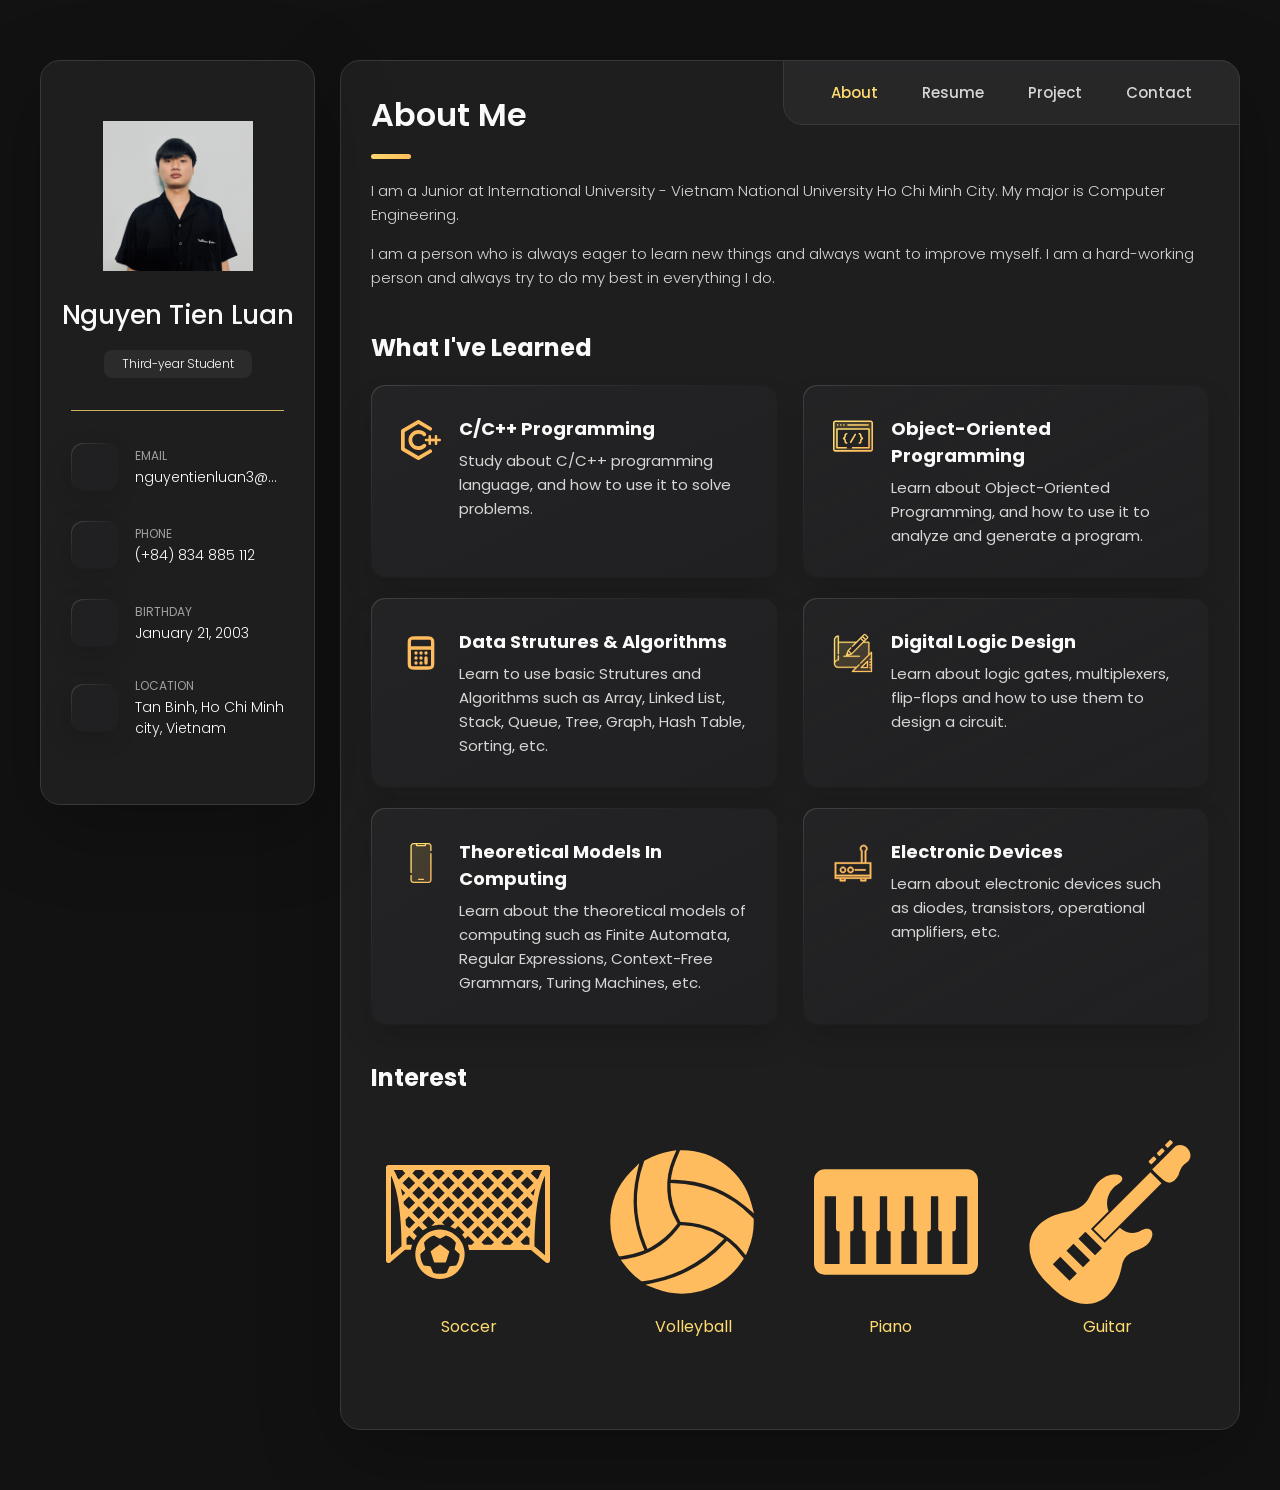
==== commit 7588b35f: "delete the GPAs of the courses" ====
--- a/index.html
+++ b/index.html
@@ -225,9 +225,6 @@
                 <p class="study-item-text">
                   Study about C/C++ programming language, and how to use it to solve problems.
                 </p>
-                <p class="study-item-text">
-                  GPA: 81 - A
-                </p>
               </div>
 
             </li>
@@ -244,9 +241,6 @@
                 <p class="study-item-text">
                   Learn about Object-Oriented Programming, and how to use it to analyze and generate a program.
                 </p>
-                <p class="study-item-text">
-                  GPA: 79 - B+
-                </p>
               </div>
 
             </li>
@@ -263,9 +257,6 @@
                 <p class="study-item-text">
                   Learn to use basic Strutures and Algorithms such as Array, Linked List, Stack, Queue, Tree, Graph, Hash Table, Sorting, etc.
                 </p>
-                <p class="study-item-text">
-                  GPA: 78 - B+
-                </p>
               </div>
 
             </li>
@@ -282,9 +273,6 @@
                 <p class="study-item-text">
                   Learn about logic gates, multiplexers, flip-flops and how to use them to design a circuit.
                 </p>
-                <p class="study-item-text">
-                  GPA: 87 - A
-                </p>
               </div>
 
             </li>
@@ -301,9 +289,6 @@
                 <p class="study-item-text">
                   Learn about the theoretical models of computing such as Finite Automata, Regular Expressions, Context-Free Grammars, Turing Machines, etc.
                 </p>
-                <p class="study-item-text">
-                  GPA: 88 - A
-                </p>
               </div>
 
             </li>
@@ -319,9 +304,6 @@
 
                 <p class="study-item-text">
                   Learn about electronic devices such as diodes, transistors, operational amplifiers, etc.
-                </p>
-                <p class="study-item-text">
-                  GPA: 72 - B+
                 </p>
               </div>
 
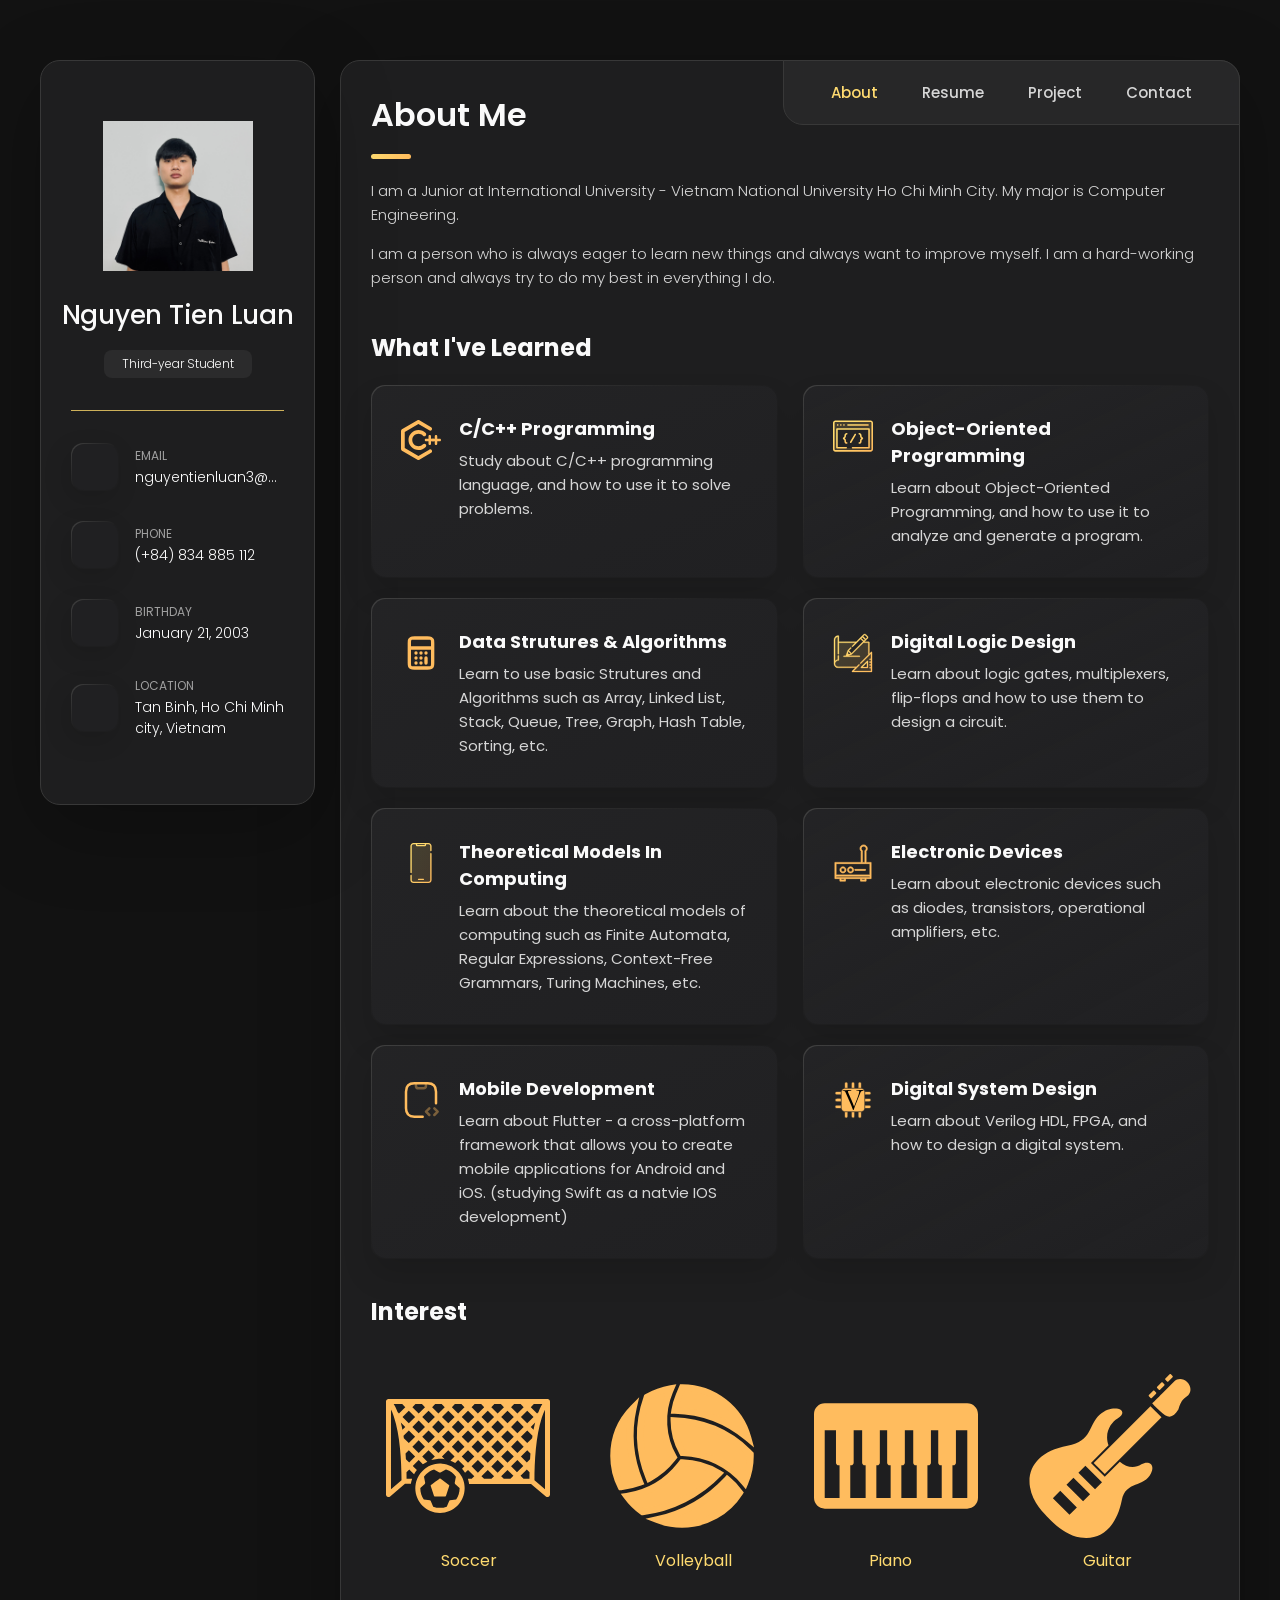
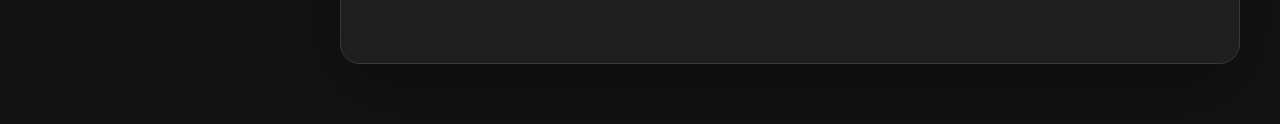
==== commit b4c41e41: "add courses to the page" ====
--- a/index.html
+++ b/index.html
@@ -304,6 +304,38 @@
 
                 <p class="study-item-text">
                   Learn about electronic devices such as diodes, transistors, operational amplifiers, etc.
+                </p>
+              </div>
+
+            </li>
+
+            <li class="study-item">
+
+              <div class="study-icon-box">
+                <img src="./assets/images/mobile-programming-svgrepo-com.svg" width="40">
+              </div>
+
+              <div class="study-content-box">
+                <h4 class="h4 study-item-title">Mobile Development</h4>
+
+                <p class="study-item-text">
+                  Learn about Flutter - a cross-platform framework that allows you to create mobile applications for Android and iOS. (studying Swift as a natvie IOS development)
+                </p>
+              </div>
+
+            </li>
+
+            <li class="study-item">
+
+              <div class="study-icon-box">
+                <img src="./assets/images/verilog-svgrepo-com.svg" width="40">
+              </div>
+
+              <div class="study-content-box">
+                <h4 class="h4 study-item-title">Digital System Design</h4>
+
+                <p class="study-item-text">
+                  Learn about Verilog HDL, FPGA, and how to design a digital system.
                 </p>
               </div>
 
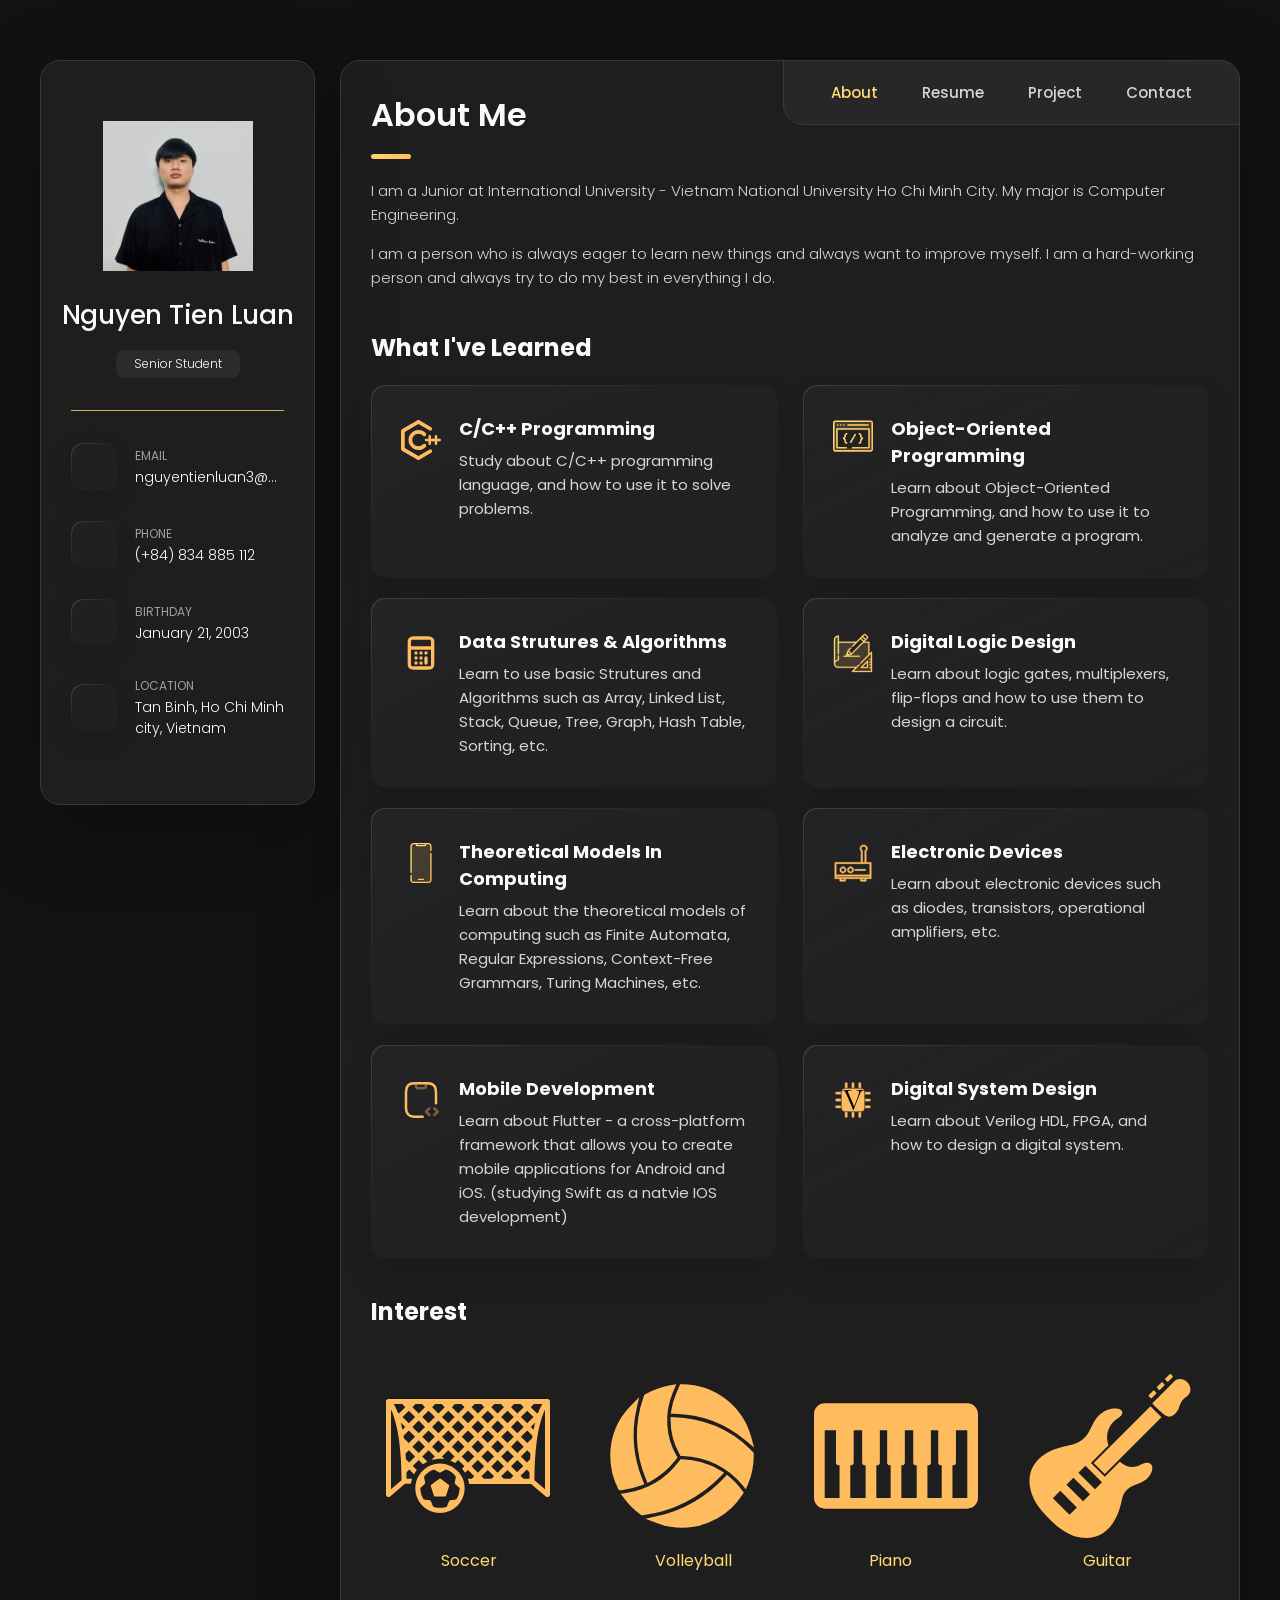
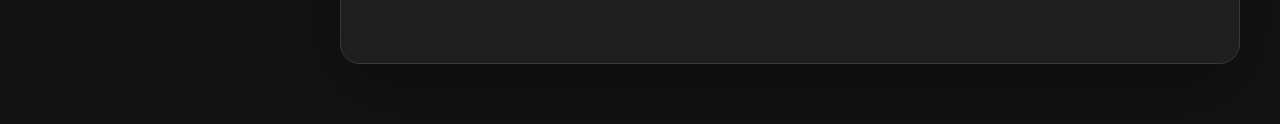
==== commit 5cc4c259: "update info to senior" ====
--- a/index.html
+++ b/index.html
@@ -37,7 +37,7 @@
         <div class="info-content">
           <h1 class="name" title="Nguyen Tien Luan">Nguyen Tien Luan</h1>
 
-          <p class="title">Third-year Student</p>
+          <p class="title">Senior Student</p>
         </div>
 
         <button class="info_more-btn" data-sidebar-btn>
@@ -502,7 +502,7 @@
 
             <li class="timeline-item">
 
-              <h4 class="h4 timeline-item-title">ReactJS Developer(Intern)</h4>
+              <h4 class="h4 timeline-item-title">ReactJS Developer(Intern) - Viet Tri Dao company</h4>
 
               <span>6/2024 — 7/2024</span>
 
@@ -1044,9 +1044,7 @@
 
         <section class="mapbox" data-mapbox>
           <figure>
-            <iframe
-              src="https://www.google.com/maps/embed?pb=!1m18!1m12!1m3!1d2771.312847200625!2d106.64885017406756!3d10.79382543895797!2m3!1f0!2f0!3f0!3m2!1i1024!2i768!4f13.1!3m3!1m2!1s0x3175294affbd1aa3%3A0x3bfa71297fd4e972!2zVHLGsOG7nW5nIFRIQ1MgTmfDtCBRdXnhu4Fu!5e0!3m2!1svi!2s!4v1711682630080!5m2!1svi!2s" 
-              width="400" height="300" loading="lazy"></iframe>
+            <iframe src="https://www.google.com/maps/embed?pb=!1m18!1m12!1m3!1d244.9517892286469!2d106.6495953174313!3d10.793793726006935!2m3!1f0!2f0!3f0!3m2!1i1024!2i768!4f13.1!3m3!1m2!1s0x3175294ae2653547%3A0x5c703042389d171c!2zVHLDoCBDw7pjIFhpbmg!5e0!3m2!1svi!2s!4v1724665842925!5m2!1svi!2s" width="600" height="450" style="border:0;" allowfullscreen="" loading="lazy" referrerpolicy="no-referrer-when-downgrade"></iframe>
           </figure>
         </section>
 
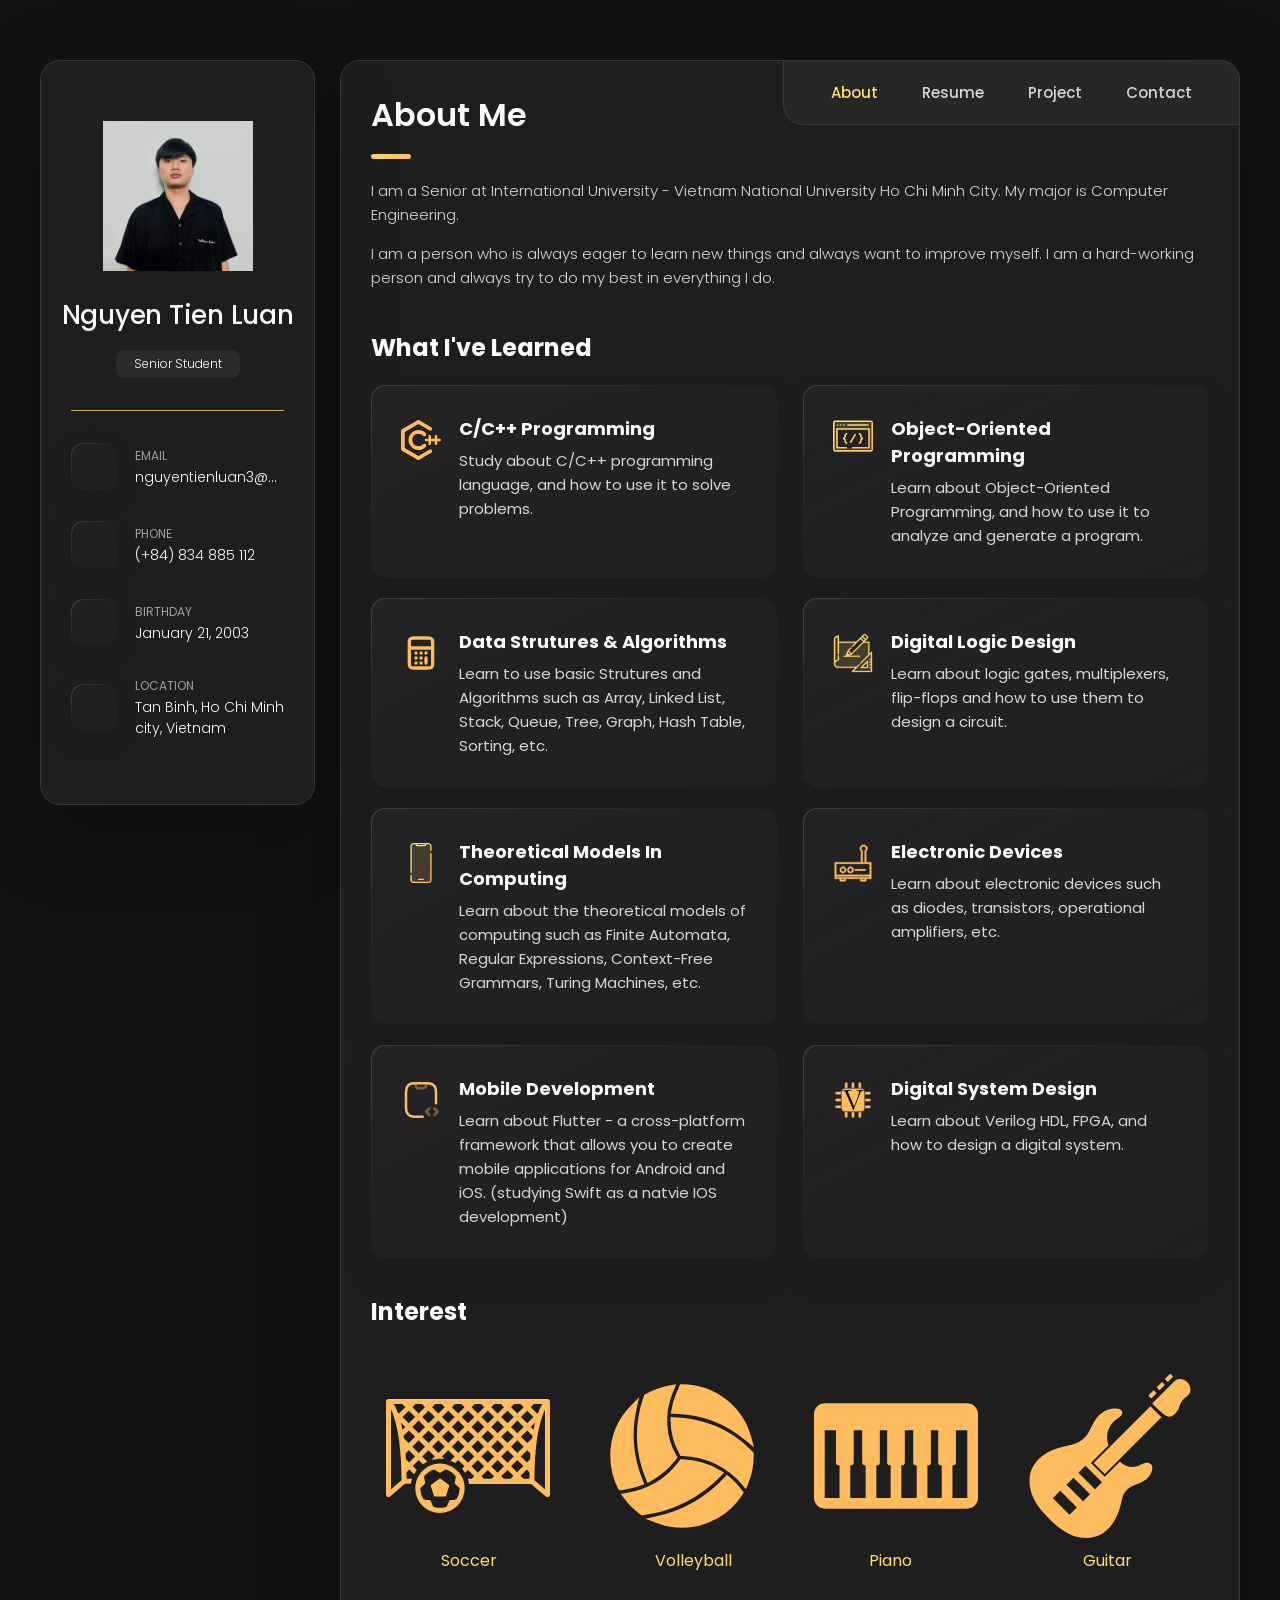
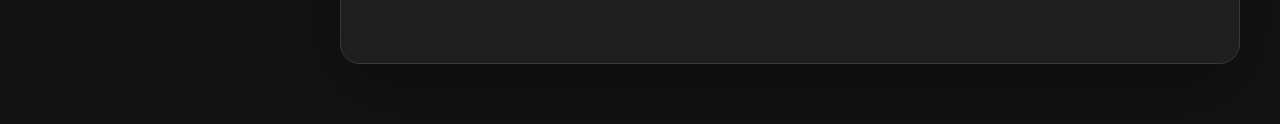
==== commit e105b68a: "update senior" ====
--- a/index.html
+++ b/index.html
@@ -194,7 +194,7 @@
 
         <section class="about-text">
           <p>
-            I am a Junior at International University - Vietnam National University Ho Chi Minh City. My major is Computer Engineering.
+            I am a Senior at International University - Vietnam National University Ho Chi Minh City. My major is Computer Engineering.
           </p>
           <p>
             I am a person who is always eager to learn new things and always want to improve myself. I am a hard-working person and always try to do my best in everything I do.
